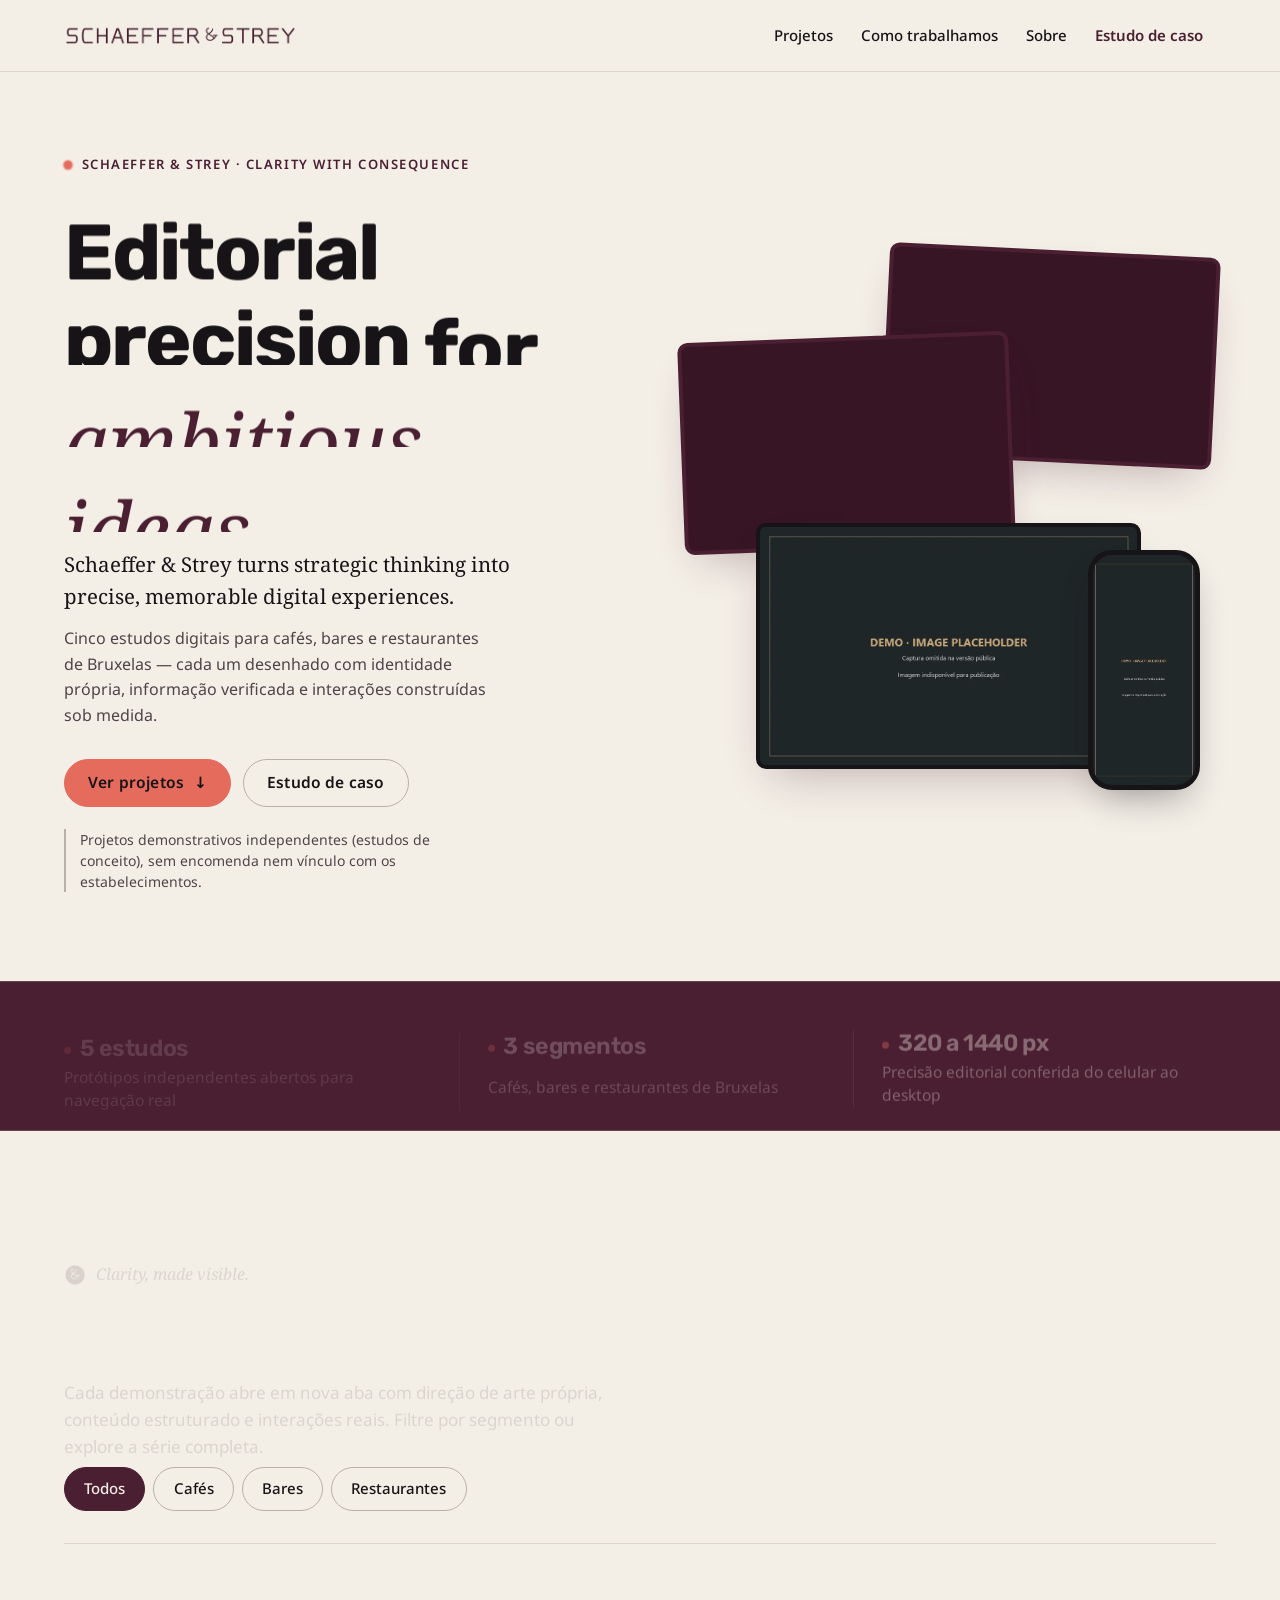
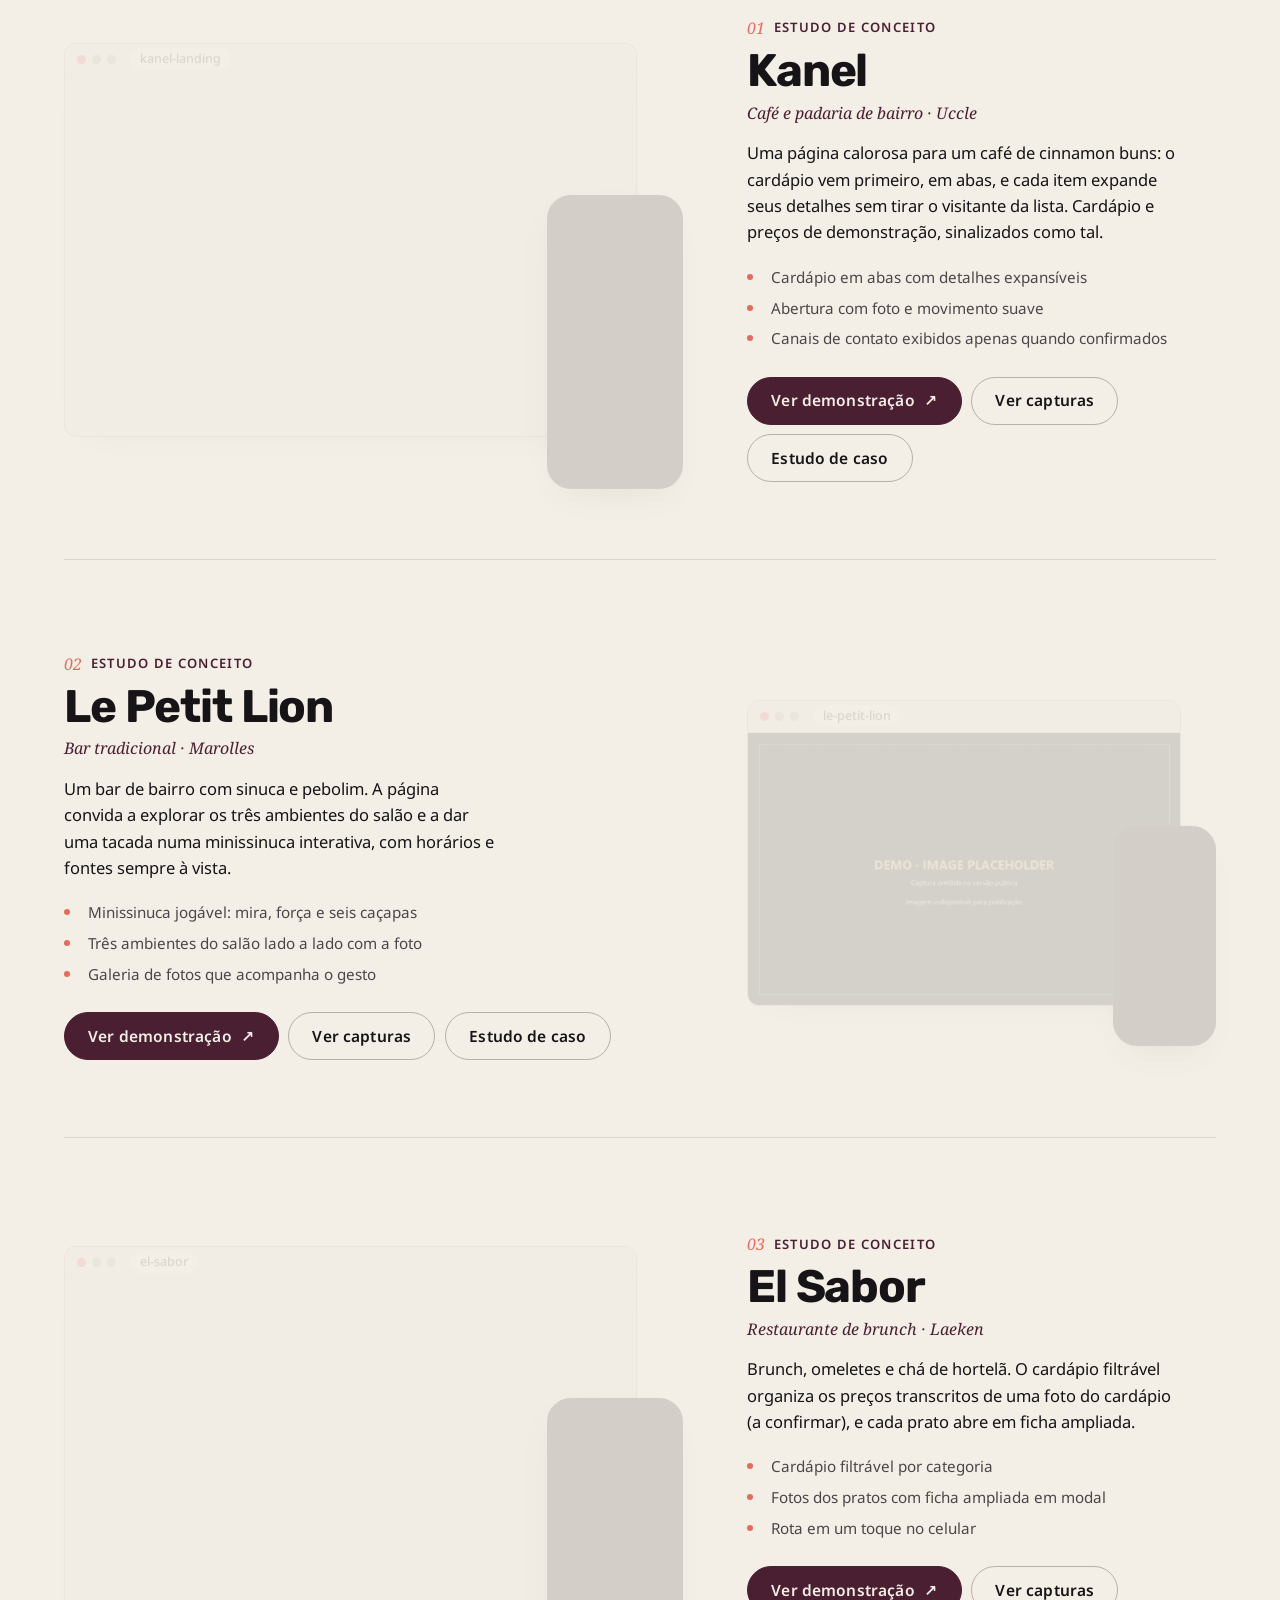
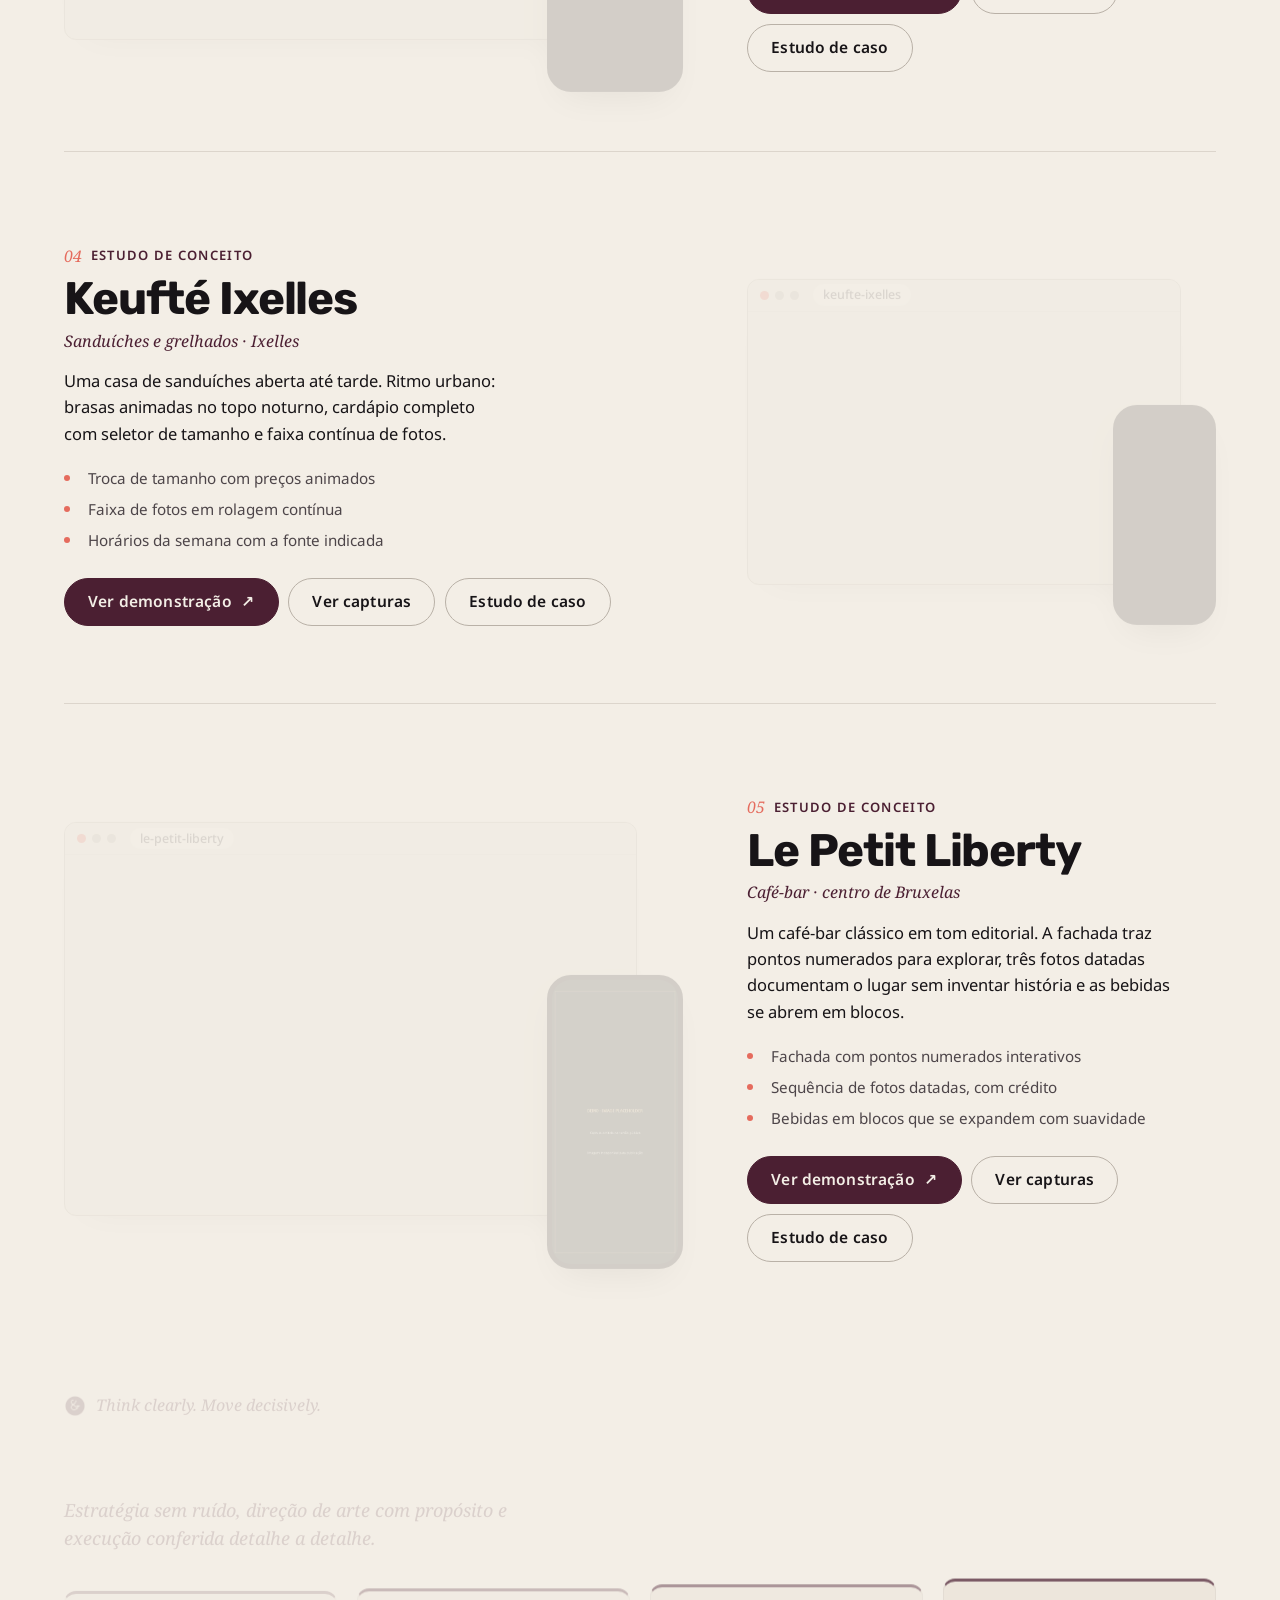
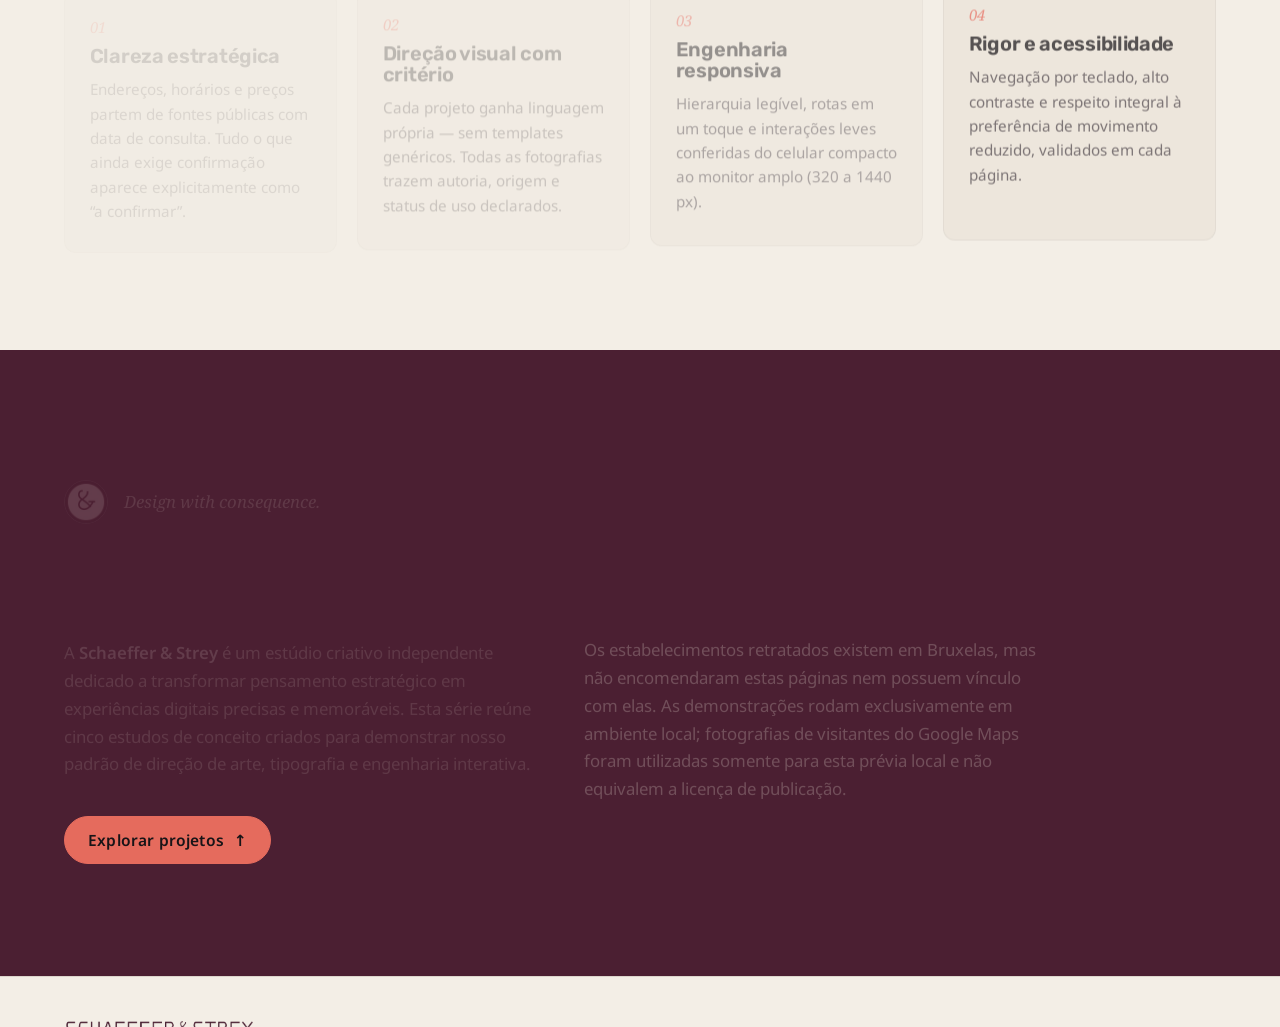
==== index.html @ 10681d8e "Create public-safe Brussels showcase" ====
<!doctype html>
<html lang="pt-BR"><meta charset="utf-8"><meta name="viewport" content="width=device-width,initial-scale=1"><meta http-equiv="refresh" content="0; url=portfolio/"><title>Mostruário Schaeffer &amp; Strey</title><a href="portfolio/">Abrir o Mostruário</a></html>
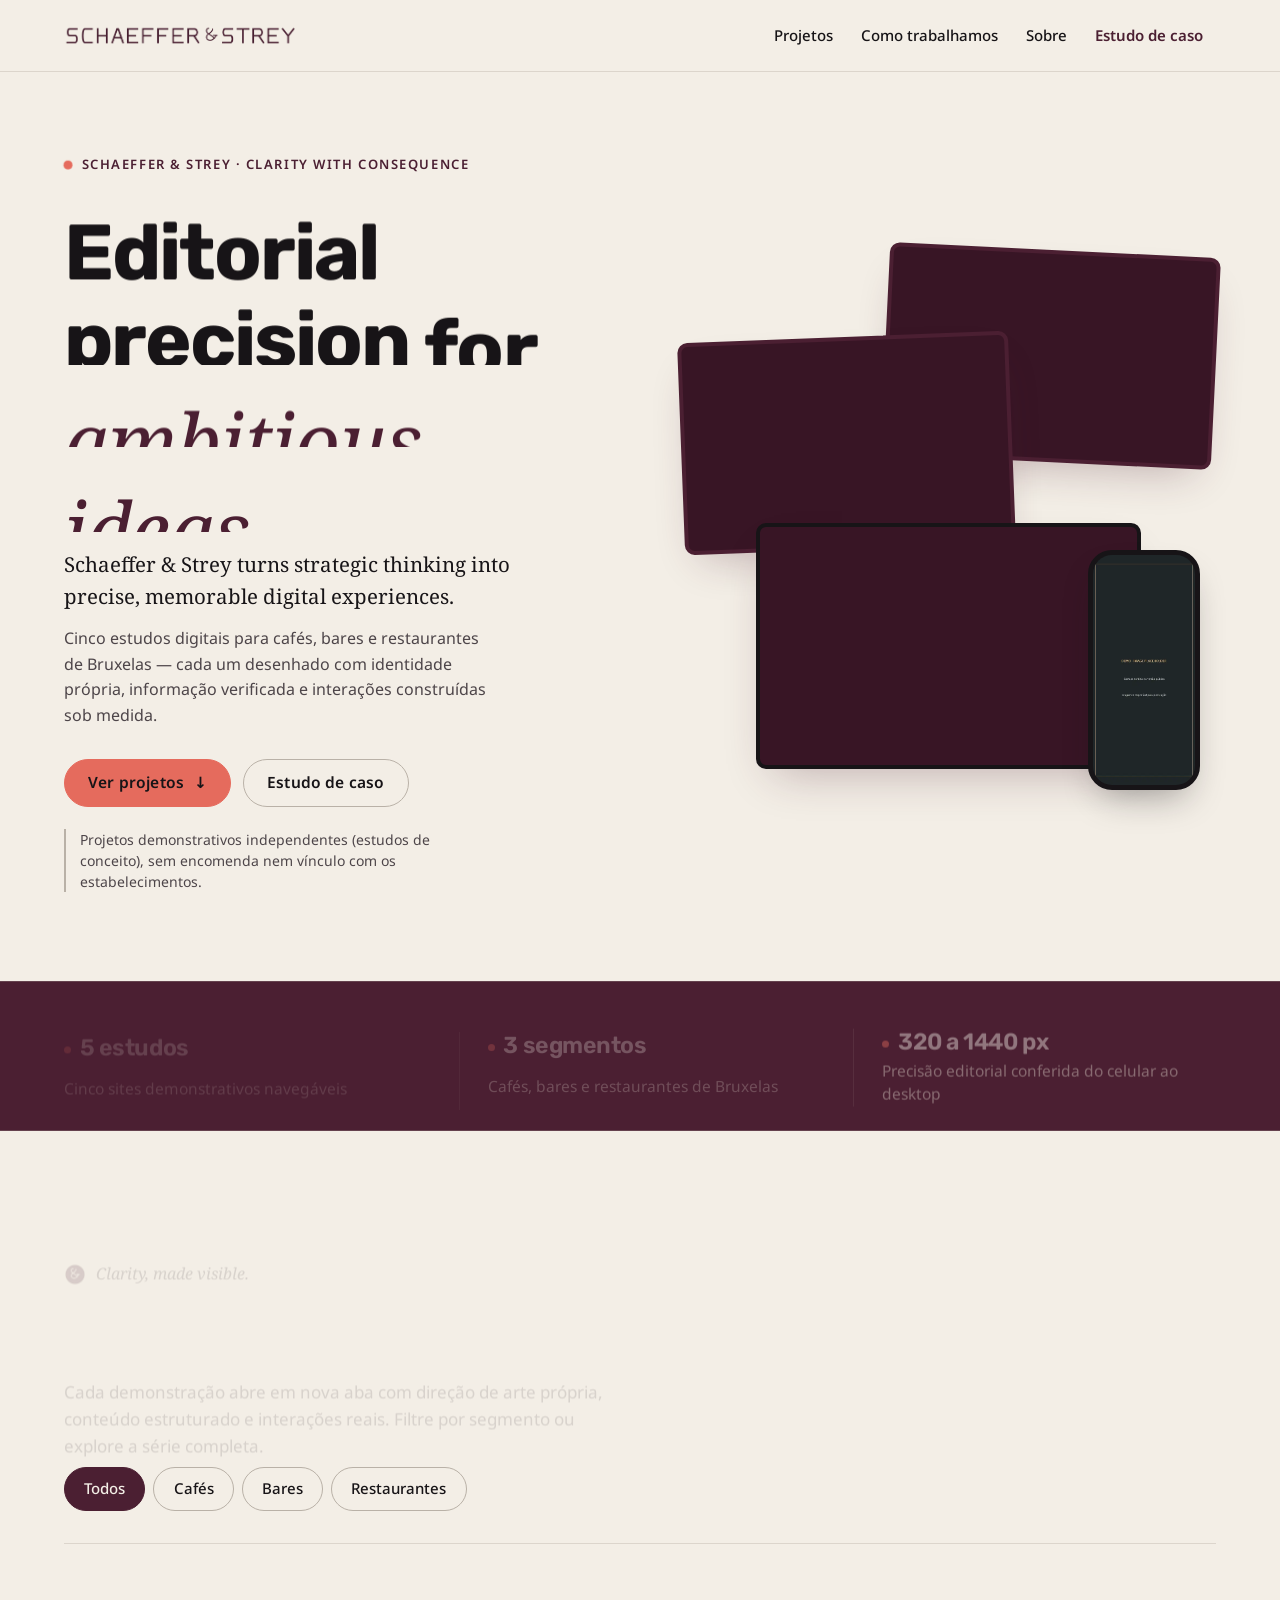
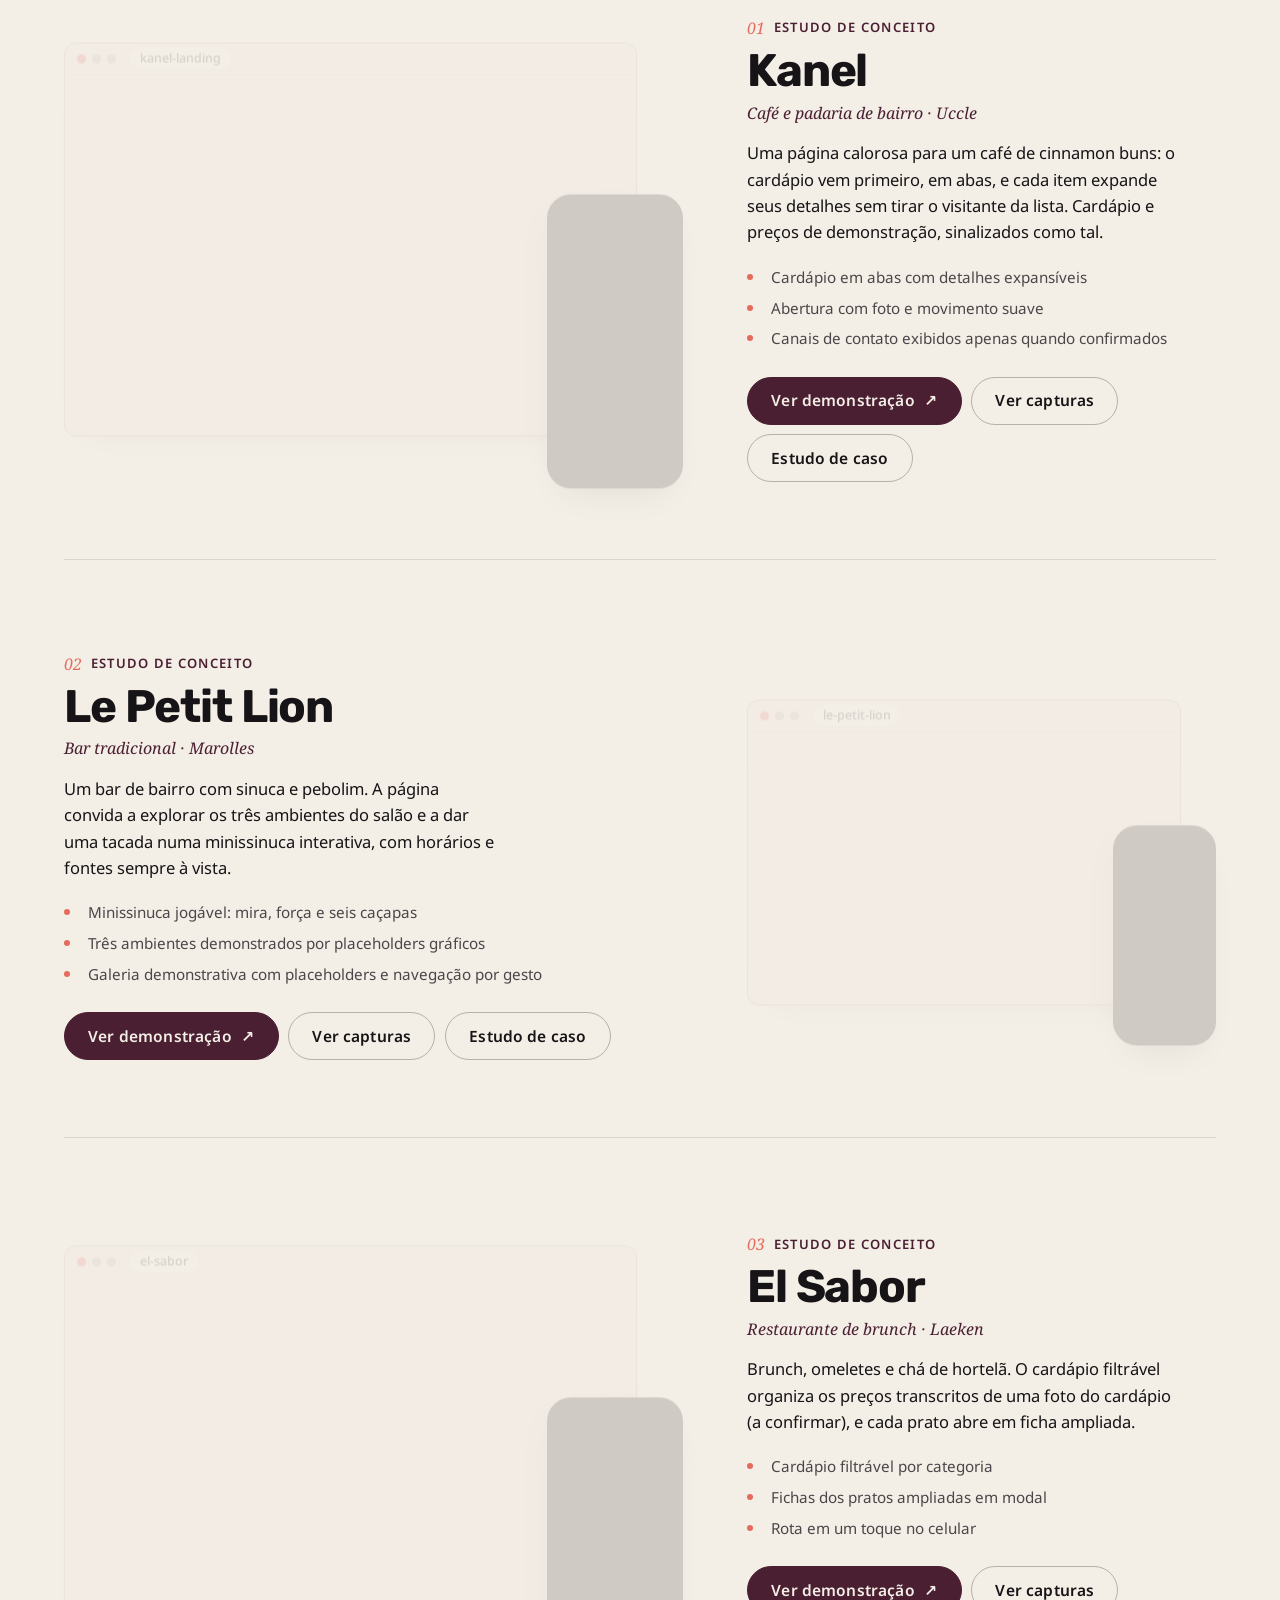
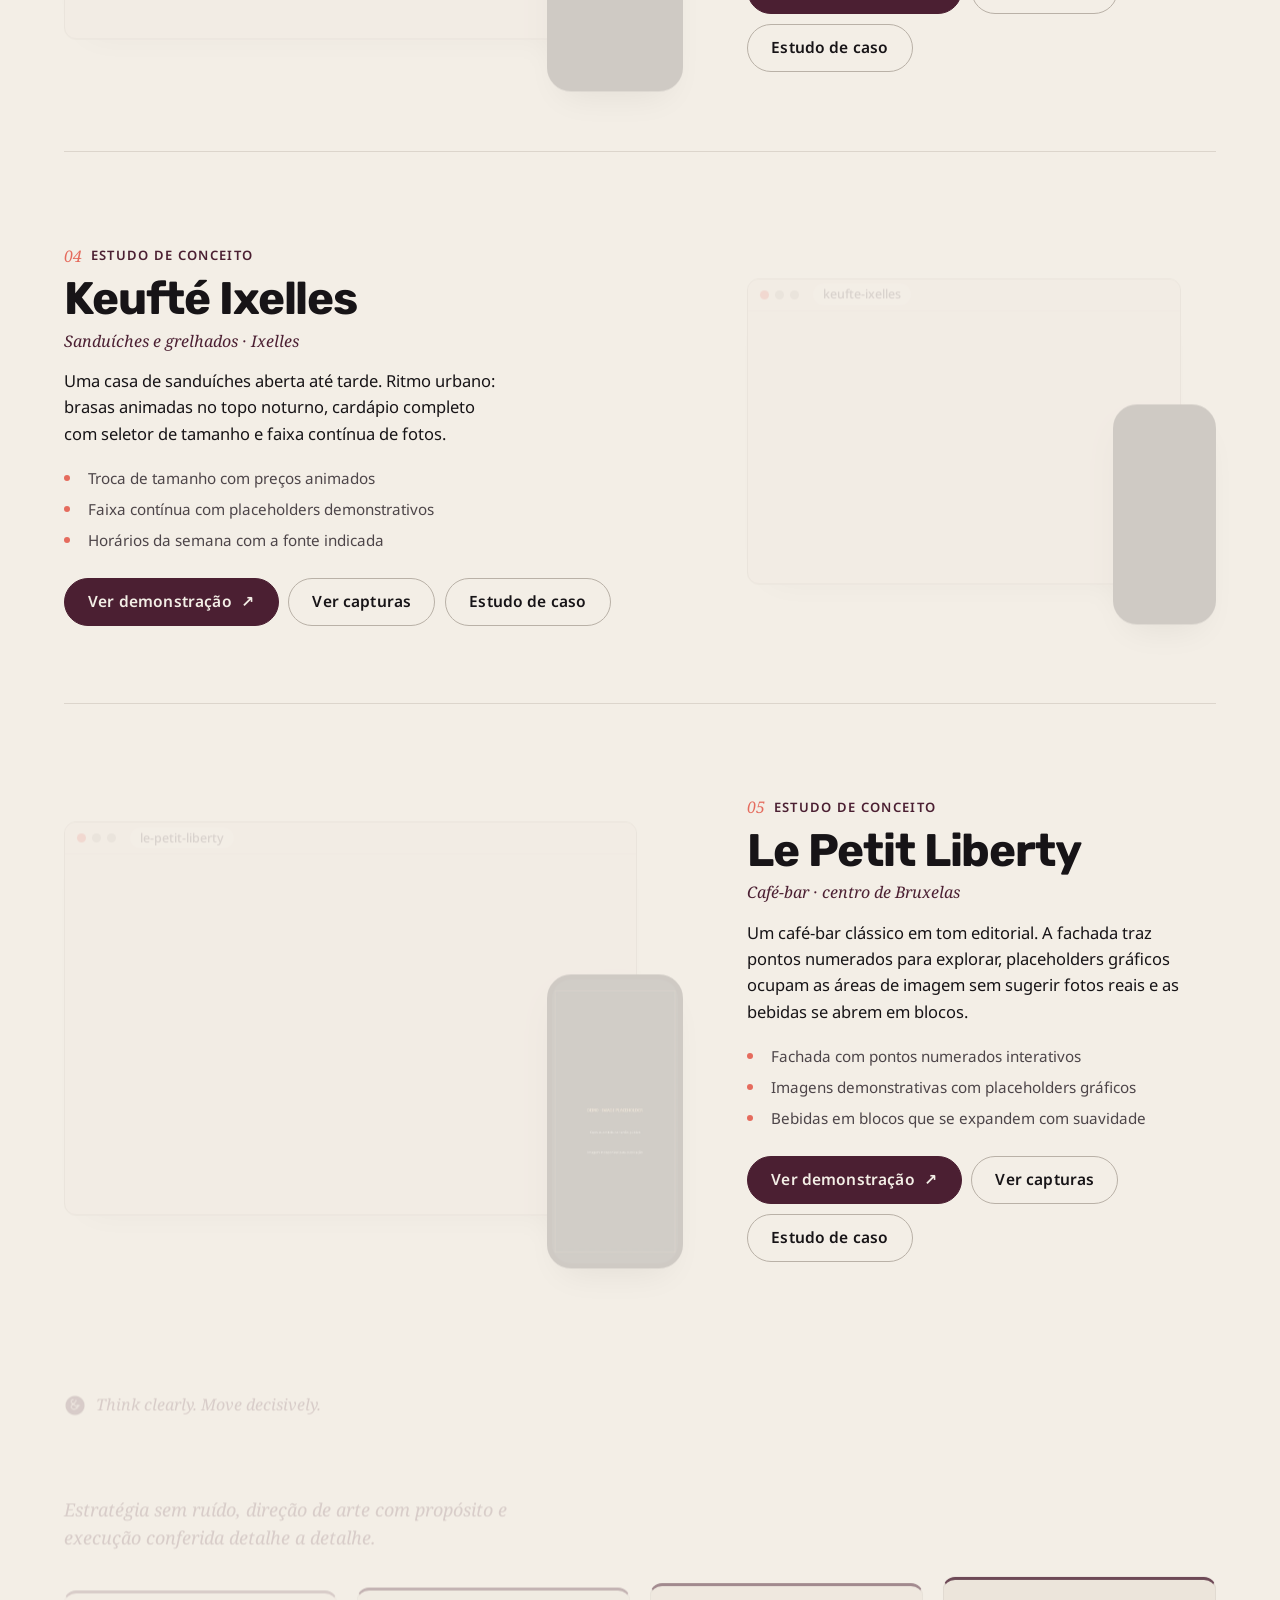
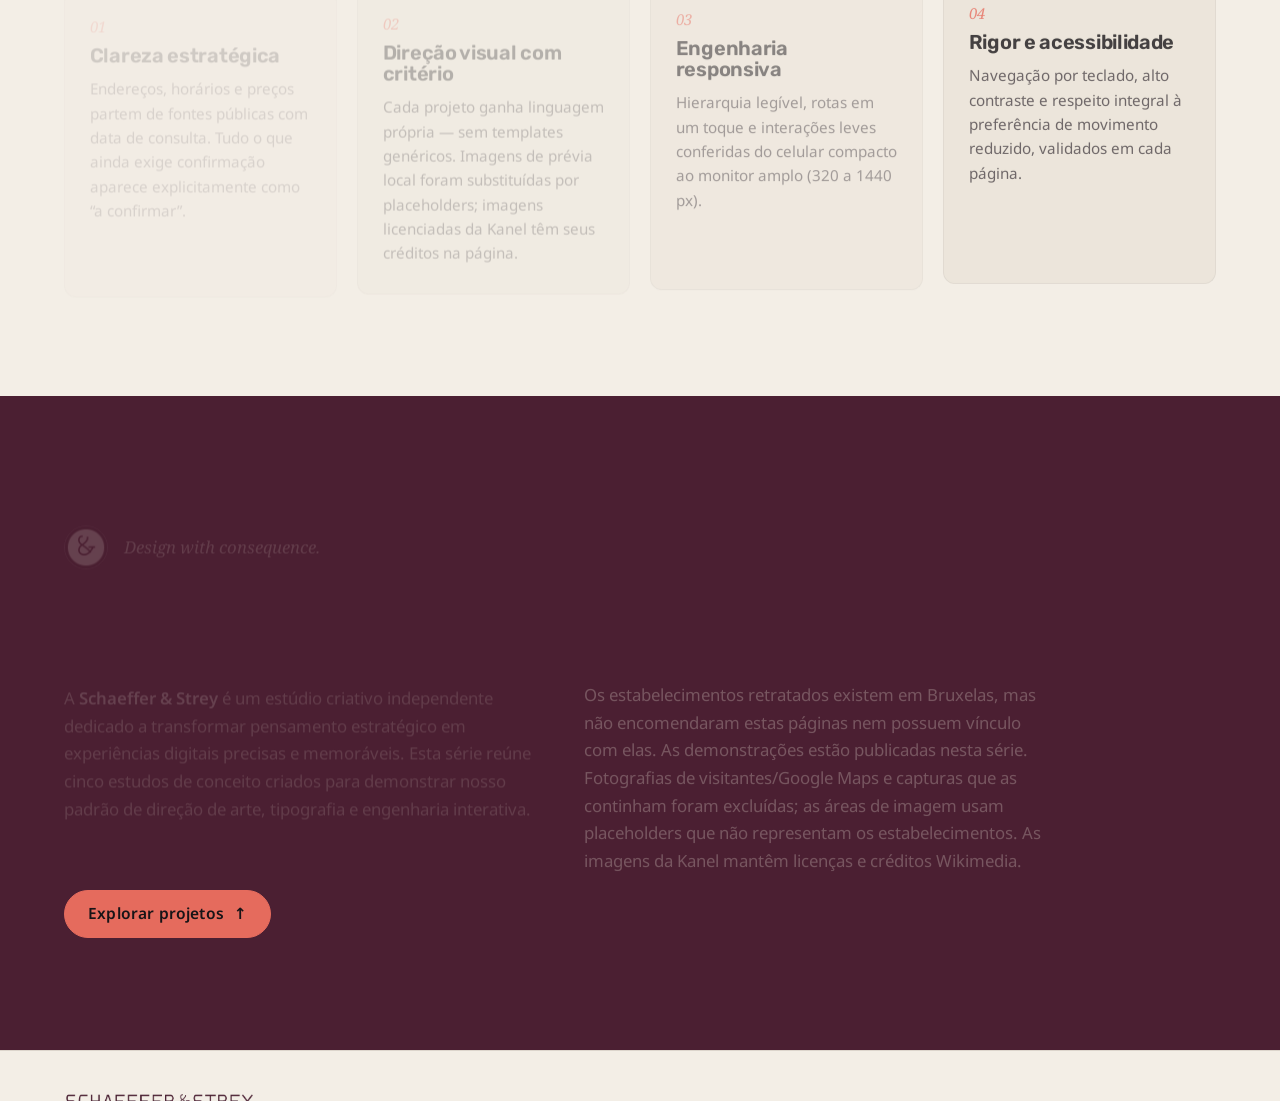
==== commit 5870b0fa: "Clarify public placeholders in showcase copy" ====
--- a/index.html
+++ b/index.html
@@ -1,2 +1,2 @@
 <!doctype html>
-<html lang="pt-BR"><meta charset="utf-8"><meta name="viewport" content="width=device-width,initial-scale=1"><meta http-equiv="refresh" content="0; url=portfolio/"><title>Mostruário Schaeffer &amp; Strey</title><a href="portfolio/">Abrir o Mostruário</a></html>
+<html lang="pt-BR"><meta charset="utf-8"><meta name="viewport" content="width=device-width,initial-scale=1"><meta http-equiv="refresh" content="0; url=portfolio/index.html"><title>Mostruário Schaeffer &amp; Strey</title><a href="portfolio/index.html">Abrir o Mostruário</a></html>
